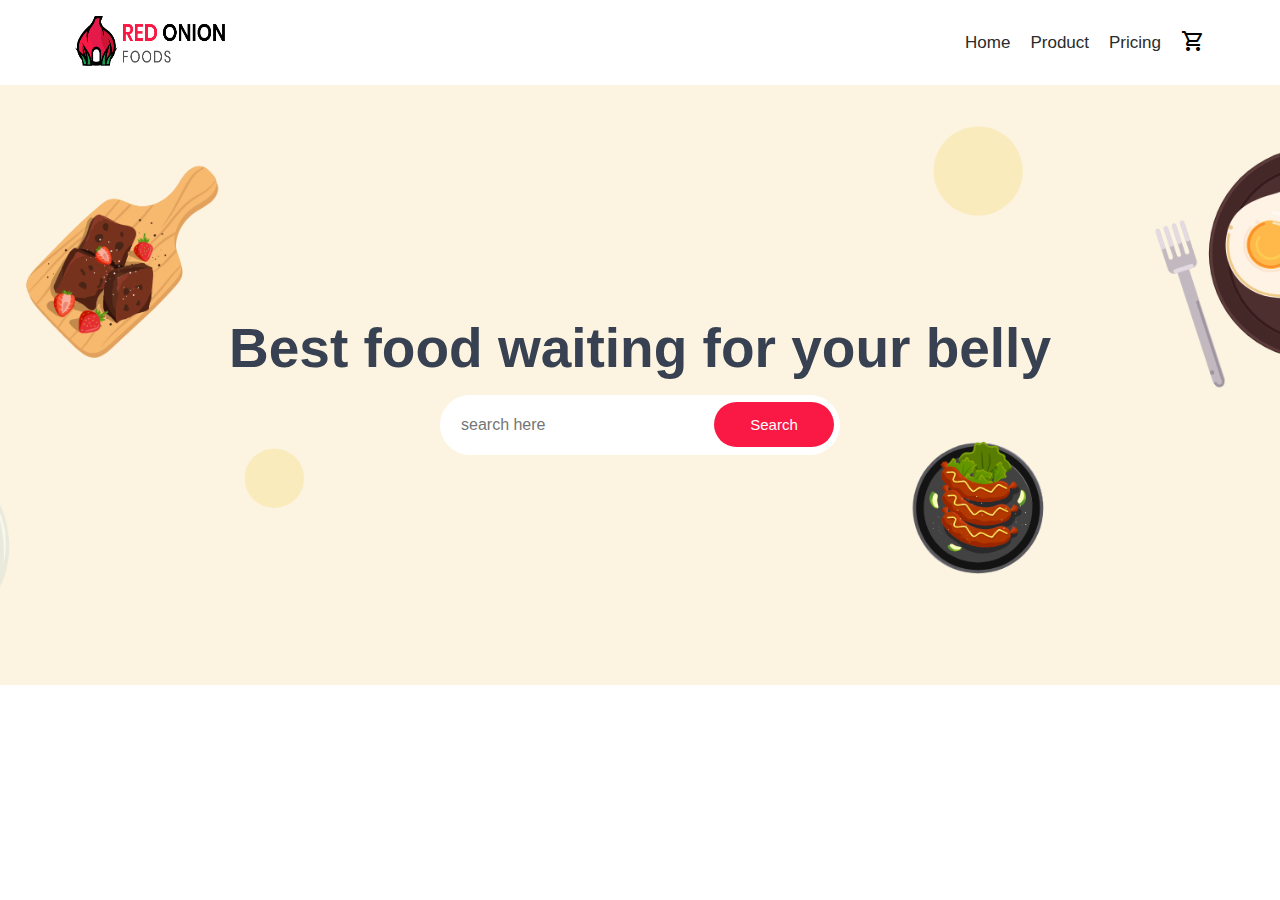
==== index.html @ 9309e1f5 "added ui" ====
<!DOCTYPE html>
<html lang="en">
  <head>
    <meta charset="UTF-8" />
    <meta http-equiv="X-UA-Compatible" content="IE=edge" />
    <meta name="viewport" content="width=device-width, initial-scale=1.0" />
    <title>Food Belly</title>
    <link rel="preconnect" href="https://fonts.googleapis.com" />
    <link rel="preconnect" href="https://fonts.gstatic.com" crossorigin />
    <link
      href="https://fonts.googleapis.com/icon?family=Material+Icons+Outlined"
      rel="stylesheet"
    />
    <link rel="stylesheet" href="./css/style.css" />
    <script src="./js/app.js" defer></script>
  </head>
  <body>
    <!-- header area start -->
    <header class="header">
      <div class="inner_header container">
        <div class="logo">
          <img src="./images/logo.png" alt="" />
        </div>
        <nav id="nav">
          <ul>
            <li><a href="#">Home</a></li>
            <li><a href="#">Product</a></li>
            <li><a href="#">Pricing</a></li>
            <li>
              <span class="material-icons-outlined"> shopping_cart </span>
            </li>
          </ul>
        </nav>
        <div class="toggler">
          <span class="material-icons-outlined"> menu </span>
        </div>
      </div>
    </header>
    <!-- header area end -->
    <!-- banner area start -->
    <section>
      <div class="banner">
        <h2>Best food waiting for your belly</h2>
        <div class="search-box">
          <input type="text" placeholder="search here" />
          <button id="search_btn">Search</button>
        </div>
      </div>
    </section>
    <!-- banner area end -->
    <main>
      <!-- food displaying area start-->
      <div class="container">
        <div class="food_display_container"></div>
      </div>
      <!-- food displaying area end-->
      <!-- modal area start -->
      <div class="modal">
        <div class="overlay"></div>
        <div class="inner_modal">
          <div class="modal_header">
            <h4>Food Details</h4>
            <span id="close_btn" class="material-icons-outlined"> clear </span>
          </div>
          <div class="food_detailsA">

          </div>
        </div>
      </div>
      <!-- modal area end -->
    </main>
  </body>
</html>
---- css/style.css ----
* {
  padding: 0;
  margin: 0;
  -webkit-box-sizing: border-box;
          box-sizing: border-box; }

body {
  font-family: 'Poppins', sans-serif; }

.container {
  max-width: 1170px;
  padding: 0px 20px;
  margin: 0 auto; }

ul {
  list-style: none; }

a {
  text-decoration: none; }

.header {
  width: 100%;
  background: white;
  padding: 15px 0px;
  -webkit-box-shadow: 0 4px 6px -1px rgba(0, 0, 0, 0.1), 0 2px 4px -1px rgba(0, 0, 0, 0.06);
          box-shadow: 0 4px 6px -1px rgba(0, 0, 0, 0.1), 0 2px 4px -1px rgba(0, 0, 0, 0.06); }
  .header .inner_header {
    display: -webkit-box;
    display: -ms-flexbox;
    display: flex;
    -webkit-box-align: center;
        -ms-flex-align: center;
            align-items: center;
    -webkit-box-pack: justify;
        -ms-flex-pack: justify;
            justify-content: space-between;
    height: 55px; }
    @media only screen and (min-width: 320px) and (max-width: 575px) {
      .header .inner_header #nav {
        display: block;
        position: absolute;
        top: 85px;
        left: 0;
        width: 100%;
        -webkit-transition: -webkit-transform 0.5s ease-in-out;
        transition: -webkit-transform 0.5s ease-in-out;
        transition: transform 0.5s ease-in-out;
        transition: transform 0.5s ease-in-out, -webkit-transform 0.5s ease-in-out;
        -webkit-transform: scale(0);
                transform: scale(0);
        -webkit-transform-origin: top;
                transform-origin: top; }
        .header .inner_header #nav ul {
          display: block;
          -webkit-box-orient: vertical;
          -webkit-box-direction: normal;
              -ms-flex-direction: column;
                  flex-direction: column;
          background: #fff;
          -webkit-box-shadow: 0 4px 6px -1px rgba(0, 0, 0, 0.1), 0 2px 4px -1px rgba(0, 0, 0, 0.06);
                  box-shadow: 0 4px 6px -1px rgba(0, 0, 0, 0.1), 0 2px 4px -1px rgba(0, 0, 0, 0.06);
          padding: 15px; }
          .header .inner_header #nav ul li {
            border-bottom: 1px solid;
            width: 100%;
            text-align: center;
            margin: 2px 0px;
            padding: 5px; } }
  .header ul {
    display: -webkit-box;
    display: -ms-flexbox;
    display: flex;
    -webkit-box-align: center;
        -ms-flex-align: center;
            align-items: center;
    -webkit-box-pack: center;
        -ms-flex-pack: center;
            justify-content: center;
    gap: 20px; }
    .header ul li a {
      color: #2b2b2b;
      font-weight: 500;
      font-size: 17px; }
    .header ul span {
      font-weight: 500;
      cursor: pointer; }
  .header .logo img {
    width: 150px;
    height: 50px; }

.toggler {
  display: none; }
  .toggler span {
    font-size: 30px;
    font-weight: 600; }

@media only screen and (min-width: 320px) and (max-width: 575px) {
  .toggler {
    display: block; } }

.show {
  -webkit-transform: scale(1) !important;
          transform: scale(1) !important; }

.banner {
  display: -webkit-box;
  display: -ms-flexbox;
  display: flex;
  -webkit-box-align: center;
      -ms-flex-align: center;
          align-items: center;
  -webkit-box-pack: center;
      -ms-flex-pack: center;
          justify-content: center;
  -webkit-box-orient: vertical;
  -webkit-box-direction: normal;
      -ms-flex-direction: column;
          flex-direction: column;
  height: 600px;
  background: url(../images/bannerbackground.png);
  background-repeat: no-repeat;
  background-position: 50%;
  background-size: cover; }
  .banner h2 {
    font-size: 55px;
    font-weight: 600;
    color: #374151;
    text-align: center; }
  @media only screen and (min-width: 576px) and (max-width: 778px) {
    .banner h2 {
      font-size: 45px;
      text-align: center; } }
  @media only screen and (min-width: 320px) and (max-width: 575px) {
    .banner h2 {
      font-size: 35px;
      text-align: center; } }
  .banner .search-box {
    width: 400px;
    border-radius: 30px;
    background: #fff;
    height: 60px;
    display: -webkit-box;
    display: -ms-flexbox;
    display: flex;
    -webkit-box-align: center;
        -ms-flex-align: center;
            align-items: center;
    -webkit-box-pack: justify;
        -ms-flex-pack: justify;
            justify-content: space-between;
    padding: 0px 6px;
    margin-top: 15px; }
    @media only screen and (min-width: 320px) and (max-width: 575px) {
      .banner .search-box {
        max-width: 300px; } }
    .banner .search-box input {
      border: none;
      font-size: 16px;
      font-weight: 400;
      outline: none;
      margin-left: 15px; }
    .banner .search-box button {
      border: none;
      outline: none;
      background: #f91944;
      color: #fff;
      width: 120px;
      height: 45px;
      border-radius: 30px;
      font-size: 15px;
      cursor: pointer; }

.food_display_container {
  width: 100%;
  display: -ms-grid;
  display: grid;
  -ms-grid-columns: (1fr)[3];
      grid-template-columns: repeat(3, 1fr);
  grid-column-gap: 20px;
  grid-row-gap: 50px;
  padding: 100px 0px;
  -webkit-box-pack: center;
      -ms-flex-pack: center;
          justify-content: center; }
  @media only screen and (min-width: 320px) and (max-width: 575px) {
    .food_display_container {
      -ms-grid-columns: (1fr)[1];
          grid-template-columns: repeat(1, 1fr); } }
  @media only screen and (min-width: 576px) and (max-width: 778px) {
    .food_display_container {
      -ms-grid-columns: (1fr)[2];
          grid-template-columns: repeat(2, 1fr); } }
  .food_display_container .single_food_card {
    max-width: 350px;
    min-height: 350px;
    background: #fff;
    border-radius: 15px;
    padding: 20px 15px;
    -webkit-box-shadow: 0 4px 6px -1px rgba(90, 85, 85, 0.1), 0 2px 4px -1px rgba(39, 37, 37, 0.06);
            box-shadow: 0 4px 6px -1px rgba(90, 85, 85, 0.1), 0 2px 4px -1px rgba(39, 37, 37, 0.06);
    text-align: center;
    -webkit-transition: all 0.5s;
    transition: all 0.5s;
    border: 1px solid #e4dfdf; }
    .food_display_container .single_food_card:hover {
      -webkit-transform: scale(1.1);
              transform: scale(1.1); }
    .food_display_container .single_food_card .food_img {
      width: 250px;
      height: 250px;
      margin: 0 auto; }
      .food_display_container .single_food_card .food_img img {
        width: 100%;
        height: 100%;
        border-radius: 50%; }
    .food_display_container .single_food_card .food_details {
      margin-top: 20px; }
      .food_display_container .single_food_card .food_details h3 {
        font-size: 20px;
        font-weight: 500; }
      .food_display_container .single_food_card .food_details p {
        color: #6b7280;
        font-size: 16px;
        font-weight: 400;
        padding: 5px 0px; }
    .food_display_container .single_food_card .food_button {
      margin: 8px 0px;
      display: -webkit-box;
      display: -ms-flexbox;
      display: flex; }
      .food_display_container .single_food_card .food_button #details_btn {
        background: #f91944;
        border: none;
        color: white;
        width: 130px;
        height: 40px;
        border-radius: 30px;
        font-size: 15px;
        margin-left: 15px;
        font-weight: 500;
        cursor: pointer;
        -webkit-transition: all 0.5s;
        transition: all 0.5s; }
        .food_display_container .single_food_card .food_button #details_btn:hover {
          -webkit-transform: scale(1.1);
                  transform: scale(1.1); }

.modal {
  display: none; }
  .modal .overlay {
    position: fixed;
    width: 100%;
    height: 100vh;
    background: rgba(0, 0, 0, 0.5);
    left: 0;
    top: 0; }
  .modal .inner_modal {
    position: fixed;
    left: 50%;
    top: 50%;
    -webkit-transform: translate(-50%, -50%);
            transform: translate(-50%, -50%);
    max-width: 400px;
    width: 100%;
    min-height: 350px;
    background: #fff;
    color: black; }
    .modal .inner_modal .modal_header {
      display: -webkit-box;
      display: -ms-flexbox;
      display: flex;
      -webkit-box-align: center;
          -ms-flex-align: center;
              align-items: center;
      -webkit-box-pack: justify;
          -ms-flex-pack: justify;
              justify-content: space-between;
      border-bottom: 1px solid #ada6a6;
      padding: 15px 10px; }
      .modal .inner_modal .modal_header h4 {
        font-size: 20px;
        font-weight: 500; }
      .modal .inner_modal .modal_header span {
        cursor: pointer;
        font-size: 25px;
        font-weight: 500; }
  .modal .modal-content {
    text-align: center;
    padding: 10px 15px; }
    .modal .modal-content .food_img {
      width: 250px;
      height: 250px;
      margin: 0px auto; }
      .modal .modal-content .food_img img {
        width: 100%;
        height: 100%;
        border-radius: 50%; }
    .modal .modal-content h4 {
      font-size: 22px;
      font-weight: 500; }
    .modal .modal-content p {
      font-size: 15px;
      font-weight: 400;
      color: #665f5f; }
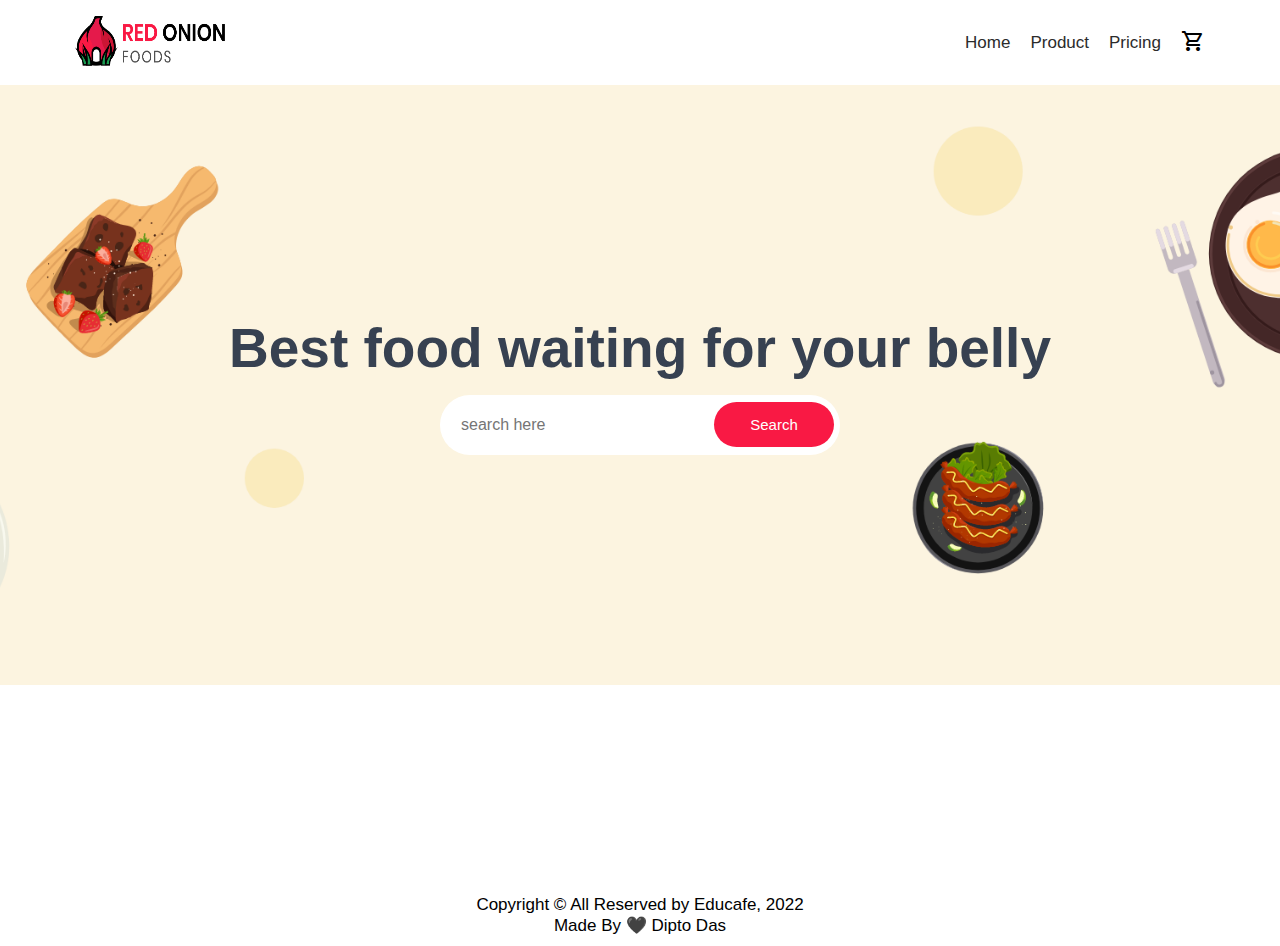
==== commit 7e8ac778: "added something" ====
--- a/index.html
+++ b/index.html
@@ -41,6 +41,7 @@
     <section>
       <div class="banner">
         <h2>Best food waiting for your belly</h2>
+        <p id="error">Inter a value in the input</p>
         <div class="search-box">
           <input type="text" placeholder="search here" />
           <button id="search_btn">Search</button>
@@ -62,12 +63,14 @@
             <h4>Food Details</h4>
             <span id="close_btn" class="material-icons-outlined"> clear </span>
           </div>
-          <div class="food_detailsA">
-
-          </div>
+          <div class="food_detailsA"></div>
         </div>
       </div>
       <!-- modal area end -->
     </main>
+    <footer>
+      <p>Copyright © All Reserved by Educafe, 2022</p>
+      <p>Made By 🖤 Dipto Das</p>
+    </footer>
   </body>
 </html>
--- a/css/style.css
+++ b/css/style.css
@@ -121,6 +121,11 @@
   background-repeat: no-repeat;
   background-position: 50%;
   background-size: cover; }
+  .banner #error {
+    margin-right: 11%;
+    color: red;
+    font-size: 16px;
+    display: none; }
   .banner h2 {
     font-size: 55px;
     font-weight: 600;
@@ -302,3 +307,11 @@
       font-size: 15px;
       font-weight: 400;
       color: #665f5f; }
+
+footer {
+  width: 100%;
+  text-align: center;
+  padding: 10px; }
+  footer p {
+    font-size: 17px;
+    font-weight: 500; }
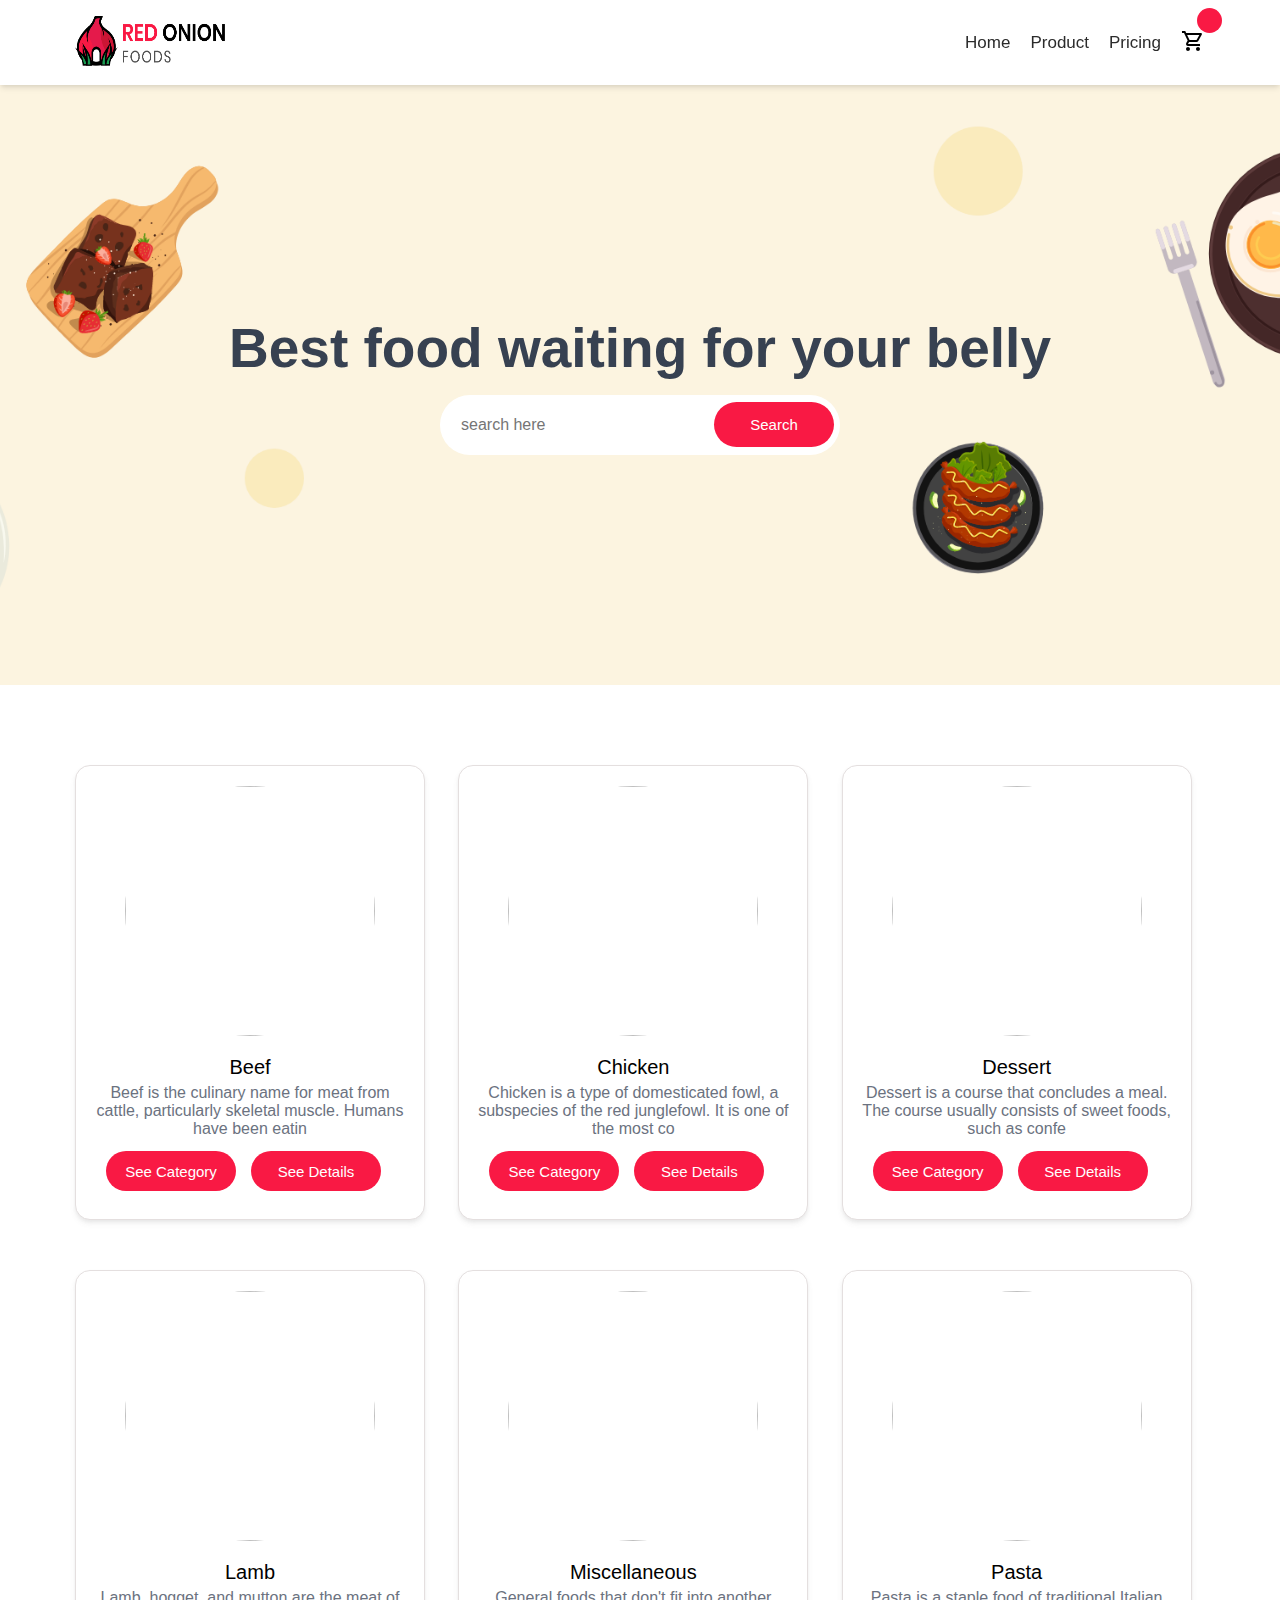
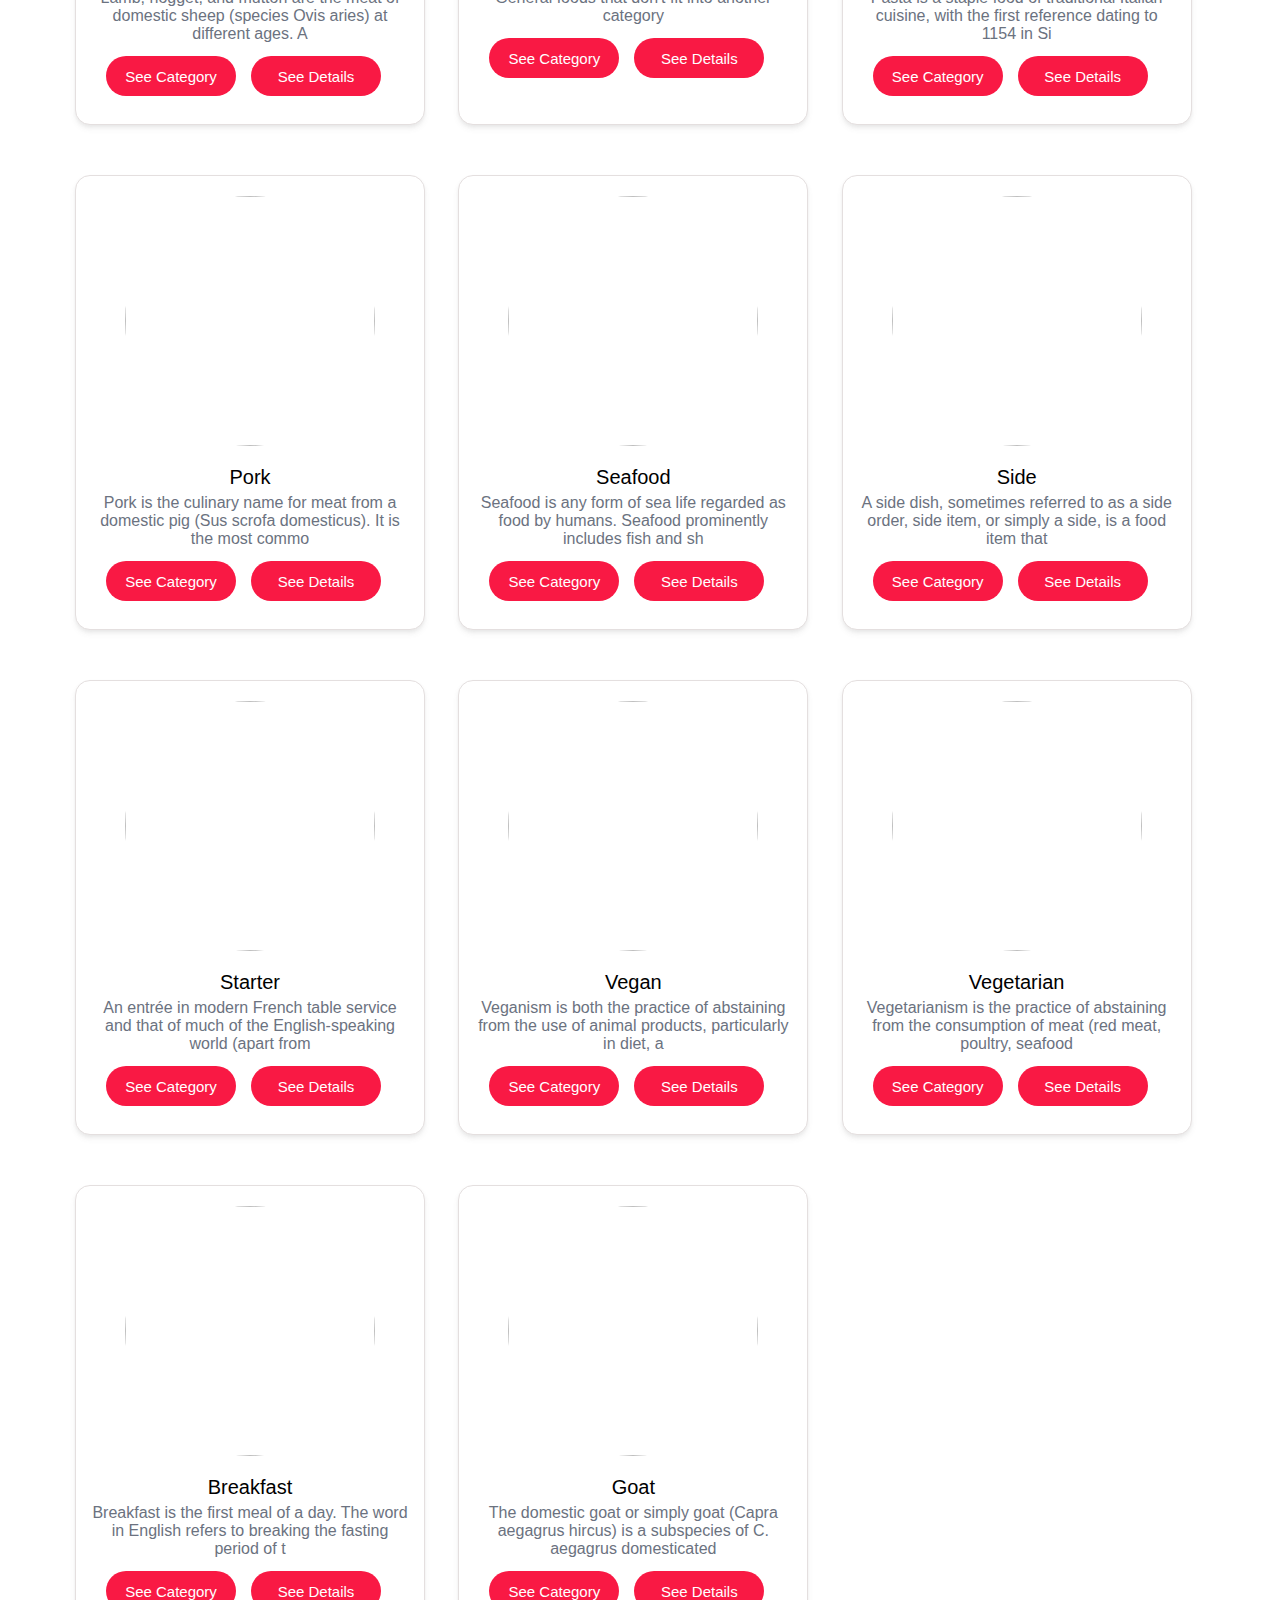
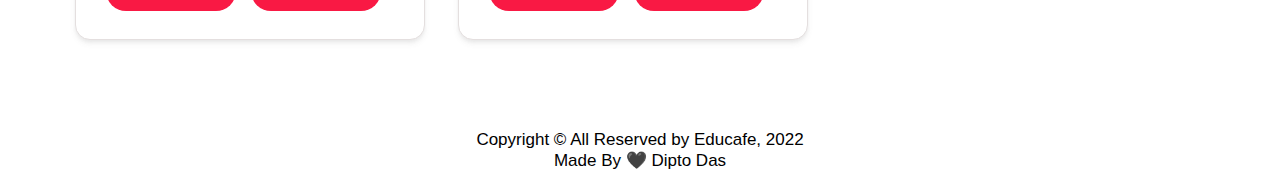
==== commit ffc74f75: "added cart" ====
--- a/index.html
+++ b/index.html
@@ -11,6 +11,7 @@
       href="https://fonts.googleapis.com/icon?family=Material+Icons+Outlined"
       rel="stylesheet"
     />
+  
     <link rel="stylesheet" href="./css/style.css" />
     <script src="./js/app.js" defer></script>
   </head>
@@ -27,7 +28,9 @@
             <li><a href="#">Product</a></li>
             <li><a href="#">Pricing</a></li>
             <li>
+              <div class="cart"><span id="totalCart"></span></div>
               <span class="material-icons-outlined"> shopping_cart </span>
+              
             </li>
           </ul>
         </nav>
@@ -44,15 +47,24 @@
         <p id="error">Inter a value in the input</p>
         <div class="search-box">
           <input type="text" placeholder="search here" />
+          
           <button id="search_btn">Search</button>
         </div>
+        <!-- <img src="./images/Ripple-1.3s-200px.gif" class="loader" style="display: none;" alt=""> -->
+        
       </div>
     </section>
     <!-- banner area end -->
     <main>
       <!-- food displaying area start-->
+    
+        <img id="spinner" class="spinner" src="./images/Ripple-1.3s-200px.gif" alt="">
+        
       <div class="container">
-        <div class="food_display_container"></div>
+        <p class="error">Data Not Found,Please Search Valid food name</p>
+        <div class="food_display_container">
+          
+        </div>
       </div>
       <!-- food displaying area end-->
       <!-- modal area start -->
@@ -63,7 +75,9 @@
             <h4>Food Details</h4>
             <span id="close_btn" class="material-icons-outlined"> clear </span>
           </div>
-          <div class="food_detailsA"></div>
+          <div class="food_detailsA">
+            
+          </div>
         </div>
       </div>
       <!-- modal area end -->
@@ -72,5 +86,6 @@
       <p>Copyright © All Reserved by Educafe, 2022</p>
       <p>Made By 🖤 Dipto Das</p>
     </footer>
+    
   </body>
 </html>
--- a/css/style.css
+++ b/css/style.css
@@ -19,6 +19,10 @@
   text-decoration: none; }
 
 .header {
+  position: -webkit-sticky;
+  position: sticky;
+  top: 0;
+  z-index: 999;
   width: 100%;
   background: white;
   padding: 15px 0px;
@@ -77,6 +81,8 @@
         -ms-flex-pack: center;
             justify-content: center;
     gap: 20px; }
+    .header ul li {
+      position: relative; }
     .header ul li a {
       color: #2b2b2b;
       font-weight: 500;
@@ -101,6 +107,25 @@
 .show {
   -webkit-transform: scale(1) !important;
           transform: scale(1) !important; }
+
+.cart {
+  background: #f91944;
+  width: 25px;
+  height: 25px;
+  position: absolute;
+  left: 1rem;
+  bottom: 1.5rem;
+  color: white;
+  display: -webkit-box;
+  display: -ms-flexbox;
+  display: flex;
+  -webkit-box-align: center;
+      -ms-flex-align: center;
+          align-items: center;
+  -webkit-box-pack: center;
+      -ms-flex-pack: center;
+          justify-content: center;
+  border-radius: 50px; }
 
 .banner {
   display: -webkit-box;
@@ -175,6 +200,20 @@
       font-size: 15px;
       cursor: pointer; }
 
+.spinner {
+  width: 130px;
+  height: 130px;
+  margin: 0px auto;
+  display: none; }
+
+.error {
+  text-align: center;
+  margin: 20px 0px;
+  color: red;
+  font-size: 1rem;
+  font-weight: 500;
+  display: none; }
+
 .food_display_container {
   width: 100%;
   display: -ms-grid;
@@ -183,7 +222,7 @@
       grid-template-columns: repeat(3, 1fr);
   grid-column-gap: 20px;
   grid-row-gap: 50px;
-  padding: 100px 0px;
+  padding: 80px 0px;
   -webkit-box-pack: center;
       -ms-flex-pack: center;
           justify-content: center; }
@@ -250,6 +289,9 @@
           -webkit-transform: scale(1.1);
                   transform: scale(1.1); }
 
+.addToCart {
+  width: 100% !important; }
+
 .modal {
   display: none; }
   .modal .overlay {
@@ -268,6 +310,7 @@
     max-width: 400px;
     width: 100%;
     min-height: 350px;
+    border-radius: 6px;
     background: #fff;
     color: black; }
     .modal .inner_modal .modal_header {
@@ -288,7 +331,12 @@
       .modal .inner_modal .modal_header span {
         cursor: pointer;
         font-size: 25px;
-        font-weight: 500; }
+        font-weight: 500;
+        opacity: 0.5;
+        -webkit-transition: all .3s;
+        transition: all .3s; }
+        .modal .inner_modal .modal_header span:hover {
+          opacity: 1; }
   .modal .modal-content {
     text-align: center;
     padding: 10px 15px; }
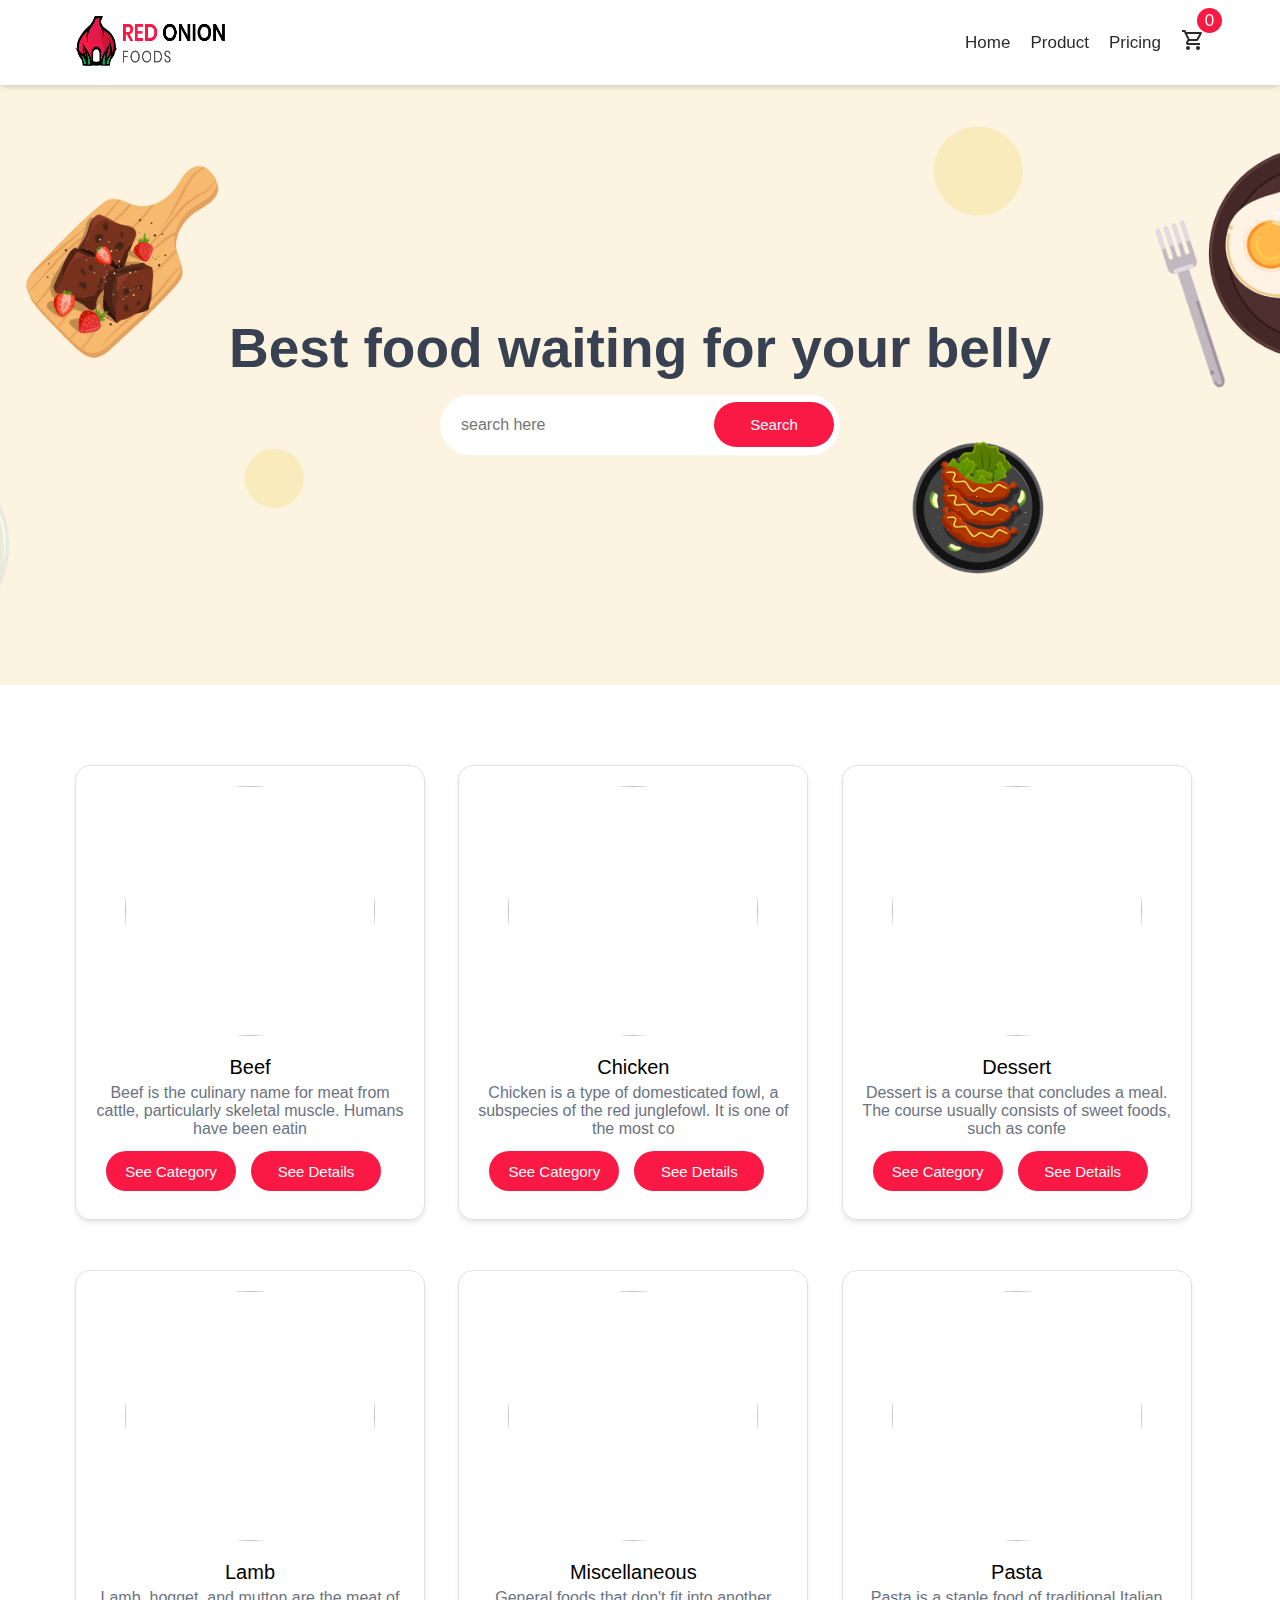
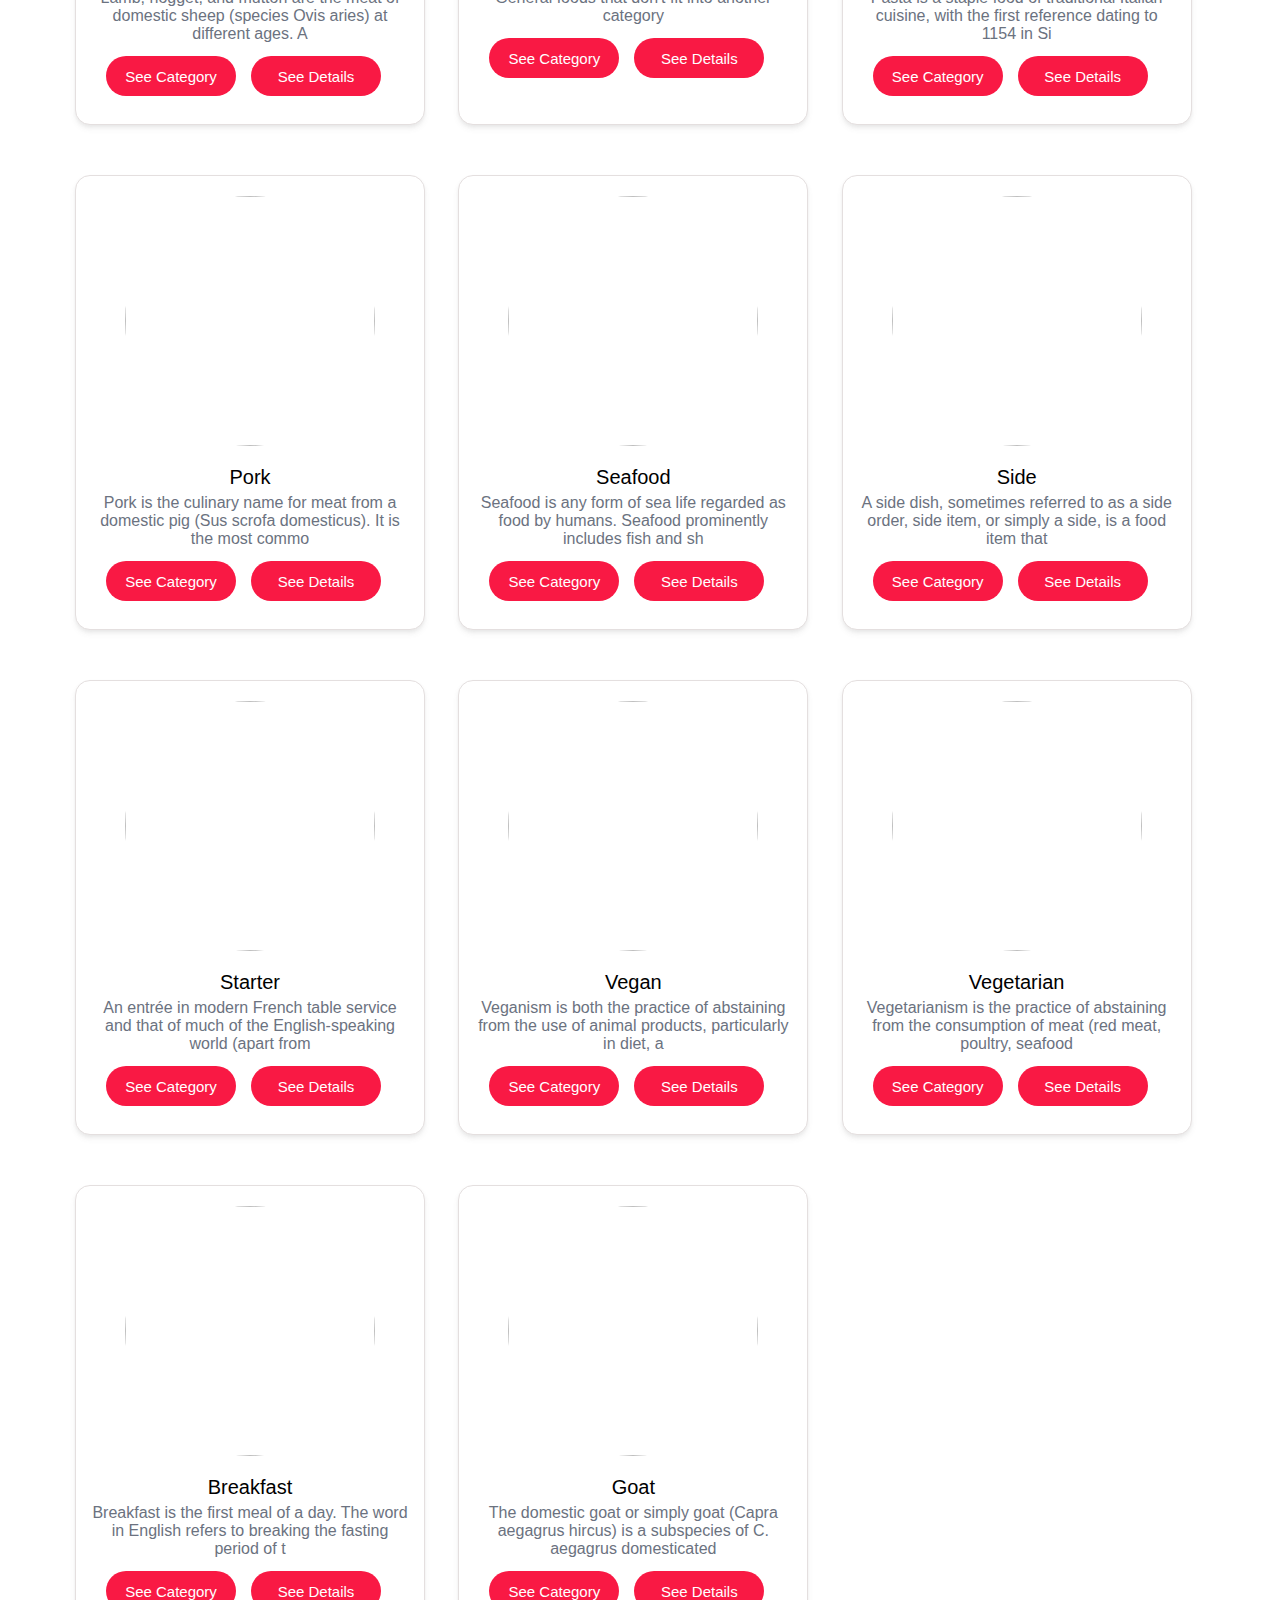
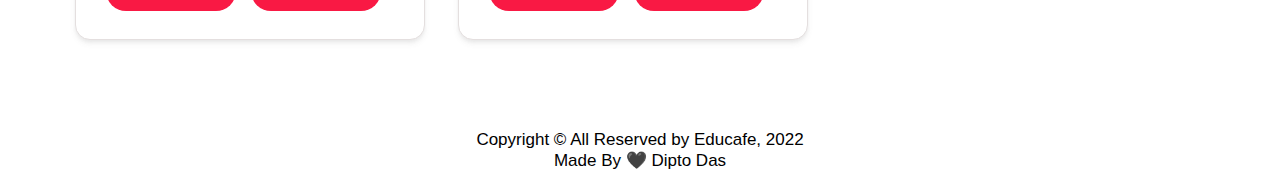
==== commit 9a98e74f: "added cart" ====
--- a/index.html
+++ b/index.html
@@ -11,7 +11,7 @@
       href="https://fonts.googleapis.com/icon?family=Material+Icons+Outlined"
       rel="stylesheet"
     />
-  
+
     <link rel="stylesheet" href="./css/style.css" />
     <script src="./js/app.js" defer></script>
   </head>
@@ -28,9 +28,10 @@
             <li><a href="#">Product</a></li>
             <li><a href="#">Pricing</a></li>
             <li>
-              <div class="cart"><span id="totalCart"></span></div>
-              <span class="material-icons-outlined"> shopping_cart </span>
-              
+              <a href="./cart.html"
+                ><div class="cart"><span id="totalCart"></span></div>
+                <span class="material-icons-outlined"> shopping_cart </span></a
+              >
             </li>
           </ul>
         </nav>
@@ -47,24 +48,26 @@
         <p id="error">Inter a value in the input</p>
         <div class="search-box">
           <input type="text" placeholder="search here" />
-          
+
           <button id="search_btn">Search</button>
         </div>
         <!-- <img src="./images/Ripple-1.3s-200px.gif" class="loader" style="display: none;" alt=""> -->
-        
       </div>
     </section>
     <!-- banner area end -->
     <main>
       <!-- food displaying area start-->
-    
-        <img id="spinner" class="spinner" src="./images/Ripple-1.3s-200px.gif" alt="">
-        
+
+      <img
+        id="spinner"
+        class="spinner"
+        src="./images/Ripple-1.3s-200px.gif"
+        alt=""
+      />
+
       <div class="container">
         <p class="error">Data Not Found,Please Search Valid food name</p>
-        <div class="food_display_container">
-          
-        </div>
+        <div class="food_display_container"></div>
       </div>
       <!-- food displaying area end-->
       <!-- modal area start -->
@@ -75,9 +78,7 @@
             <h4>Food Details</h4>
             <span id="close_btn" class="material-icons-outlined"> clear </span>
           </div>
-          <div class="food_detailsA">
-            
-          </div>
+          <div class="food_detailsA"></div>
         </div>
       </div>
       <!-- modal area end -->
@@ -86,6 +87,5 @@
       <p>Copyright © All Reserved by Educafe, 2022</p>
       <p>Made By 🖤 Dipto Das</p>
     </footer>
-    
   </body>
 </html>
--- a/css/style.css
+++ b/css/style.css
@@ -290,7 +290,8 @@
                   transform: scale(1.1); }
 
 .addToCart {
-  width: 100% !important; }
+  width: 100% !important;
+  margin: 0px 10px !important; }
 
 .modal {
   display: none; }
@@ -356,6 +357,79 @@
       font-weight: 400;
       color: #665f5f; }
 
+.cart_container {
+  display: -webkit-box;
+  display: -ms-flexbox;
+  display: flex;
+  -webkit-box-align: center;
+      -ms-flex-align: center;
+          align-items: center;
+  -webkit-box-pack: center;
+      -ms-flex-pack: center;
+          justify-content: center;
+  height: 100vh;
+  max-width: 1080px;
+  margin: 0px auto;
+  -webkit-box-orient: vertical;
+  -webkit-box-direction: normal;
+      -ms-flex-direction: column;
+          flex-direction: column; }
+  .cart_container .cart_table {
+    width: 100%;
+    text-align: center;
+    border-collapse: collapse; }
+  .cart_container .cart_table thead {
+    background: #f3f3f3; }
+  .cart_container td,
+  .cart_container th {
+    border: 1px solid #dddddd;
+    padding: 8px; }
+  .cart_container #cartItem tr td input {
+    text-align: center;
+    width: 80px;
+    height: 30px;
+    font-size: 1rem;
+    font-weight: 600;
+    border: none;
+    background: #dddddd;
+    border-radius: 4px;
+    outline: none; }
+  .cart_container .increment,
+  .cart_container .decrement {
+    width: 30px;
+    height: 30px;
+    border-radius: 4px;
+    border: none;
+    background: #dddddd;
+    cursor: pointer; }
+    .cart_container .increment i,
+    .cart_container .decrement i {
+      font-size: 1rem; }
+
+.total_price,
+table {
+  width: 343px;
+  border-top: 1px solid gray;
+  margin-left: auto; }
+
+.Purchase_btn {
+  margin-top: 30px;
+  display: -webkit-box;
+  display: -ms-flexbox;
+  display: flex;
+  width: 100%;
+  -webkit-box-pack: end;
+      -ms-flex-pack: end;
+          justify-content: flex-end; }
+  .Purchase_btn button {
+    background: #f91944;
+    color: white;
+    border: white;
+    padding: 8px 25px;
+    border-radius: 5px;
+    font-size: 20px;
+    cursor: pointer; }
+
 footer {
   width: 100%;
   text-align: center;
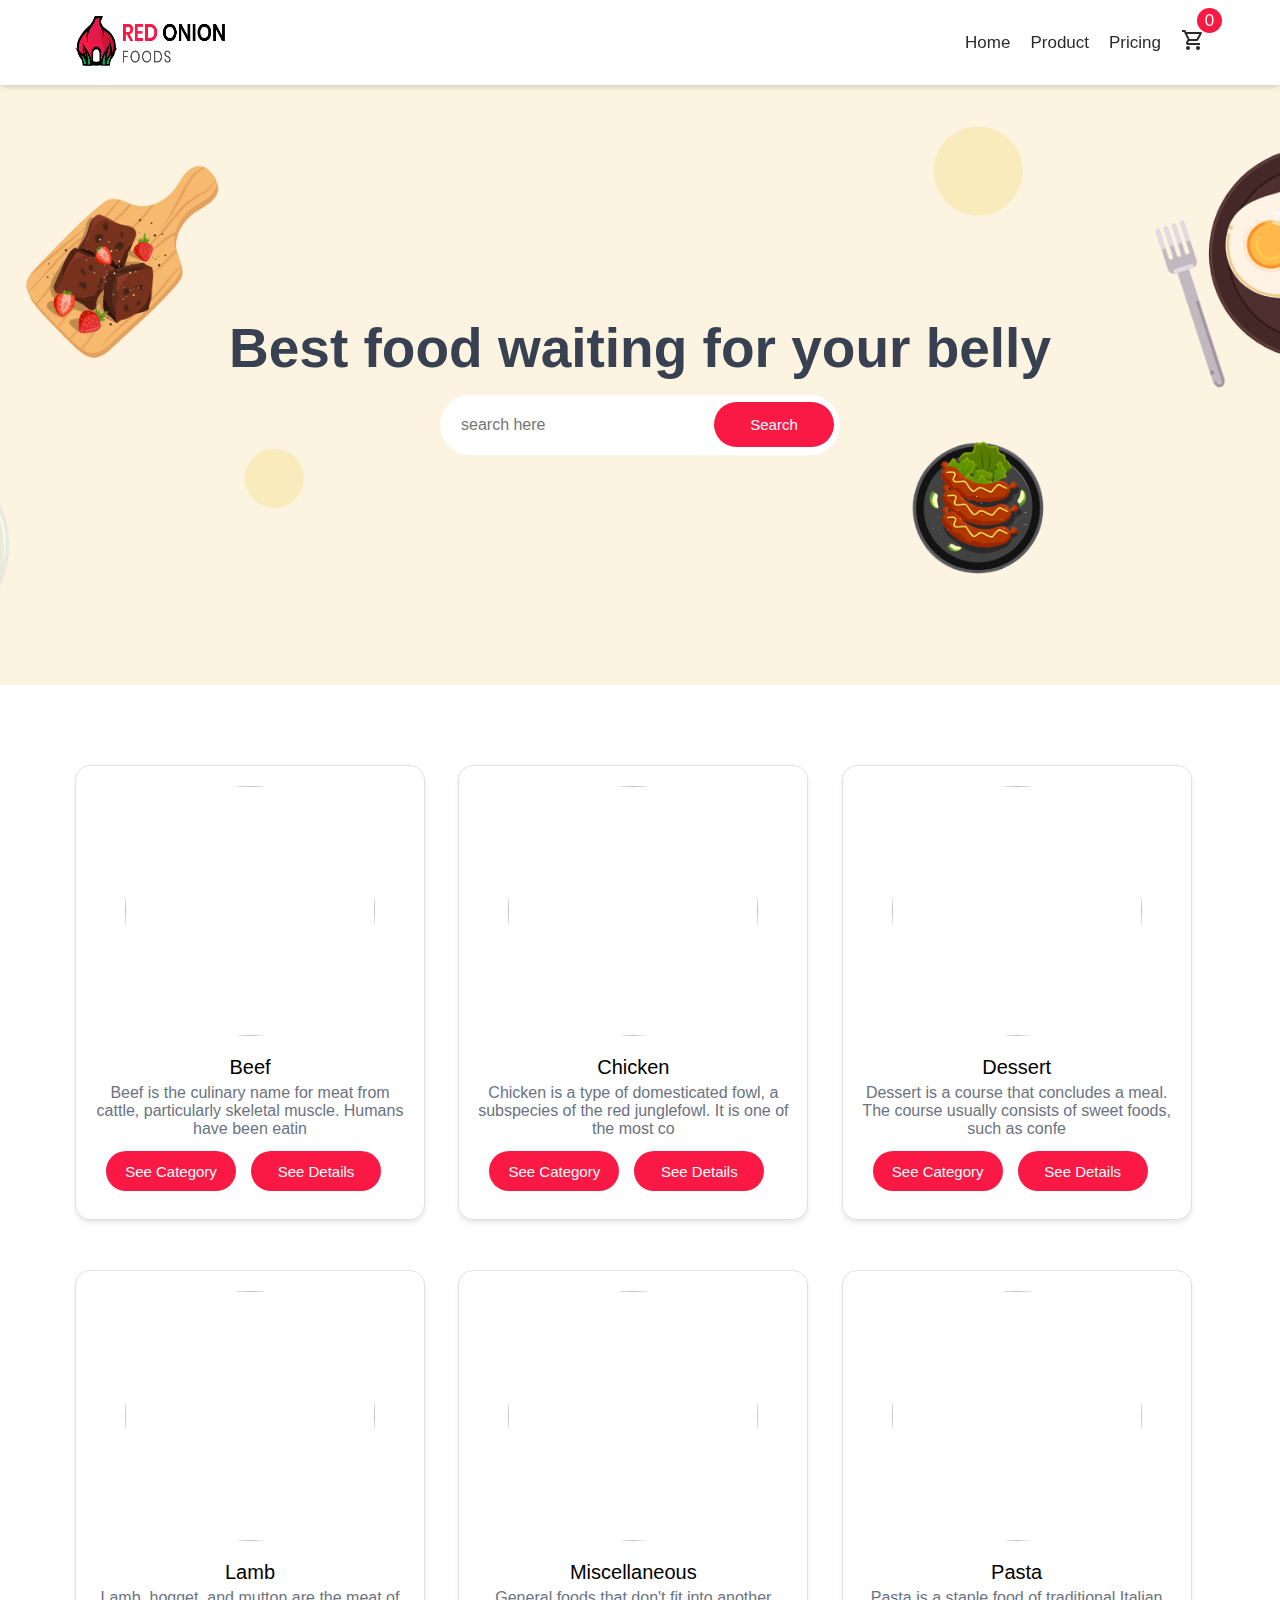
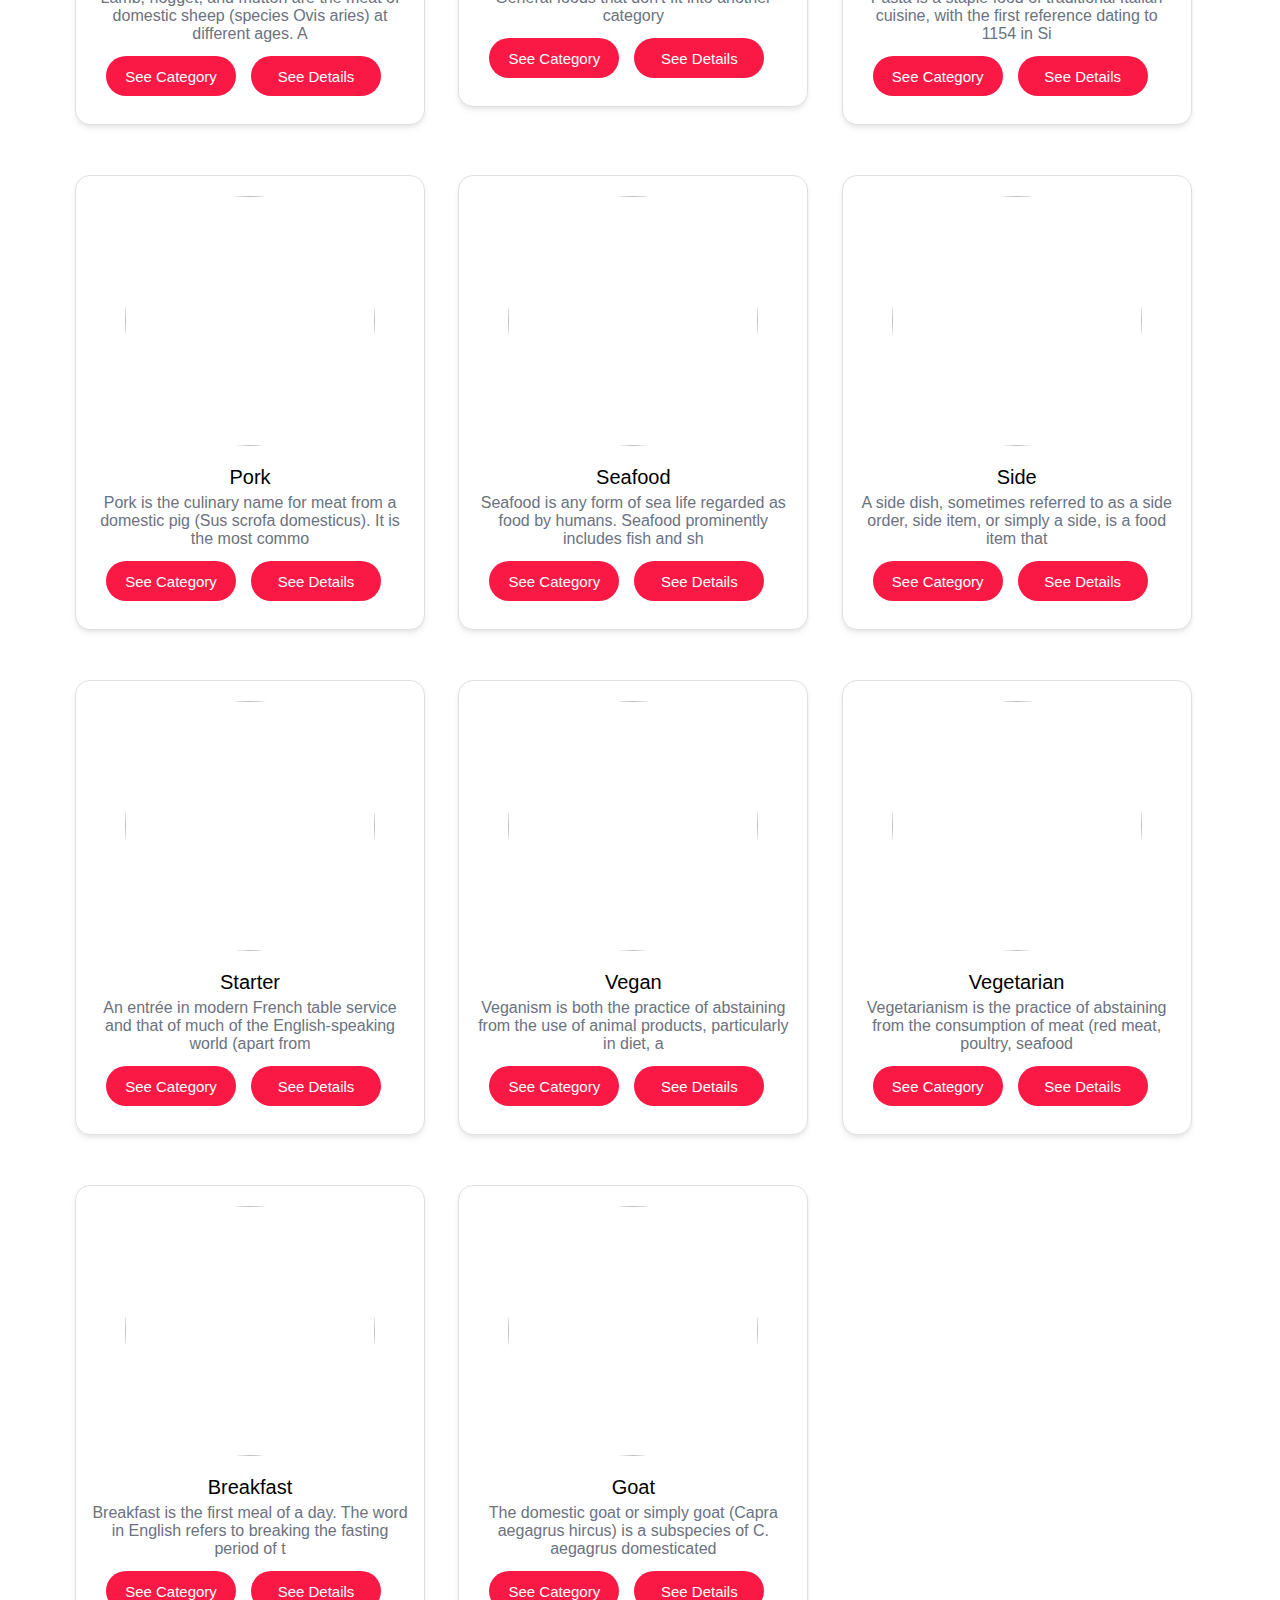
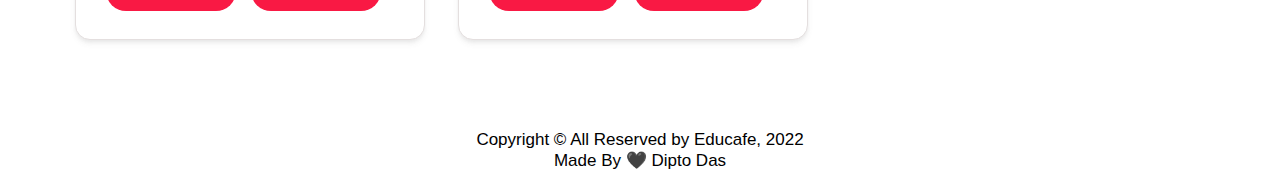
==== commit d209286d: "done" ====
--- a/index.html
+++ b/index.html
@@ -8,20 +8,22 @@
     <link rel="preconnect" href="https://fonts.googleapis.com" />
     <link rel="preconnect" href="https://fonts.gstatic.com" crossorigin />
     <link
-      href="https://fonts.googleapis.com/icon?family=Material+Icons+Outlined"
-      rel="stylesheet"
+    href="https://fonts.googleapis.com/icon?family=Material+Icons+Outlined"
+    rel="stylesheet"
     />
-
+    
     <link rel="stylesheet" href="./css/style.css" />
     <script src="./js/app.js" defer></script>
+    
   </head>
   <body>
     <!-- header area start -->
     <header class="header">
       <div class="inner_header container">
-        <div class="logo">
-          <img src="./images/logo.png" alt="" />
-        </div>
+        <a href="./index.html"
+          ><div class="logo">
+            <img src="./images/logo.png" alt="" /></div
+        ></a>
         <nav id="nav">
           <ul>
             <li><a href="#">Home</a></li>
@@ -29,7 +31,7 @@
             <li><a href="#">Pricing</a></li>
             <li>
               <a href="./cart.html"
-                ><div class="cart"><span id="totalCart"></span></div>
+                ><div class="cart"><span id="totalItems"></span></div>
                 <span class="material-icons-outlined"> shopping_cart </span></a
               >
             </li>
@@ -51,11 +53,12 @@
 
           <button id="search_btn">Search</button>
         </div>
-        <!-- <img src="./images/Ripple-1.3s-200px.gif" class="loader" style="display: none;" alt=""> -->
       </div>
     </section>
     <!-- banner area end -->
     <main>
+      <!-- Error message -->
+
       <!-- food displaying area start-->
 
       <img
@@ -66,8 +69,21 @@
       />
 
       <div class="container">
-        <p class="error">Data Not Found,Please Search Valid food name</p>
-        <div class="food_display_container"></div>
+        <div class="food_display_container">
+          <!-- <div class="single_food_card">
+            <div class="food_img">
+              <img src="./images/dinner1.png" alt="" />
+            </div>
+            <div class="food_details">
+              <h3>strMeal</h3>
+              <p>${strInstructions.slice(0, 100)}</p>
+            </div>
+            <div class="food_button">
+              <button id="details_btn">See Category</button>
+              <button id="details_btn" onclick="getDetails('${idMeal}')">See Details</button>
+            </div>
+          </div> -->
+        </div>
       </div>
       <!-- food displaying area end-->
       <!-- modal area start -->
@@ -78,7 +94,15 @@
             <h4>Food Details</h4>
             <span id="close_btn" class="material-icons-outlined"> clear </span>
           </div>
-          <div class="food_detailsA"></div>
+          <div class="food_detailsA">
+            <div class="modal-content">
+              <!-- <div class="food_img">
+                <img src="./images/dinner1.png" alt="">
+              </div>
+              <h4>Chicken</h4>
+              <p>Lorem, ipsum dolor sit amet consectetur adipisicing elit. Hic unde veniam earum tenetur, delectus rem. Ipsum autem eligendi, hic laborum saepe iusto consequatur cumque culpa tempora iure ad necessitatibus architecto.</p>
+            </div> -->
+          </div>
         </div>
       </div>
       <!-- modal area end -->
@@ -87,5 +111,7 @@
       <p>Copyright © All Reserved by Educafe, 2022</p>
       <p>Made By 🖤 Dipto Das</p>
     </footer>
+    <!-- <script src="./js/cart.js"></script> -->
   </body>
 </html>
+
--- a/css/style.css
+++ b/css/style.css
@@ -367,9 +367,8 @@
   -webkit-box-pack: center;
       -ms-flex-pack: center;
           justify-content: center;
-  height: 100vh;
   max-width: 1080px;
-  margin: 0px auto;
+  margin: 100px auto 50px auto;
   -webkit-box-orient: vertical;
   -webkit-box-direction: normal;
       -ms-flex-direction: column;
@@ -384,7 +383,7 @@
   .cart_container th {
     border: 1px solid #dddddd;
     padding: 8px; }
-  .cart_container #cartItem tr td input {
+  .cart_container #cartItem input {
     text-align: center;
     width: 80px;
     height: 30px;
@@ -394,21 +393,21 @@
     background: #dddddd;
     border-radius: 4px;
     outline: none; }
-  .cart_container .increment,
-  .cart_container .decrement {
-    width: 30px;
-    height: 30px;
-    border-radius: 4px;
-    border: none;
-    background: #dddddd;
-    cursor: pointer; }
-    .cart_container .increment i,
-    .cart_container .decrement i {
-      font-size: 1rem; }
+
+#increment,
+#decrement {
+  width: 30px;
+  height: 30px;
+  border-radius: 4px;
+  border: none;
+  background: #dddddd;
+  cursor: pointer;
+  margin: 0px 5px;
+  font-size: 15px; }
 
 .total_price,
 table {
-  width: 343px;
+  width: 348px;
   border-top: 1px solid gray;
   margin-left: auto; }
 
@@ -430,6 +429,35 @@
     font-size: 20px;
     cursor: pointer; }
 
+#removeItem i {
+  font-size: 22px;
+  font-weight: 600;
+  opacity: 0.5;
+  -webkit-transition: 0.3s;
+  transition: 0.3s; }
+  #removeItem i:hover {
+    opacity: 1;
+    cursor: pointer; }
+
+#Quantity {
+  display: -webkit-box;
+  display: -ms-flexbox;
+  display: flex;
+  -webkit-box-align: center;
+      -ms-flex-align: center;
+          align-items: center;
+  -webkit-box-pack: center;
+      -ms-flex-pack: center;
+          justify-content: center; }
+
+#cartImg {
+  width: 90px;
+  height: 90px; }
+  #cartImg img {
+    width: 100%;
+    height: 100%;
+    border-radius: 50px; }
+
 footer {
   width: 100%;
   text-align: center;
